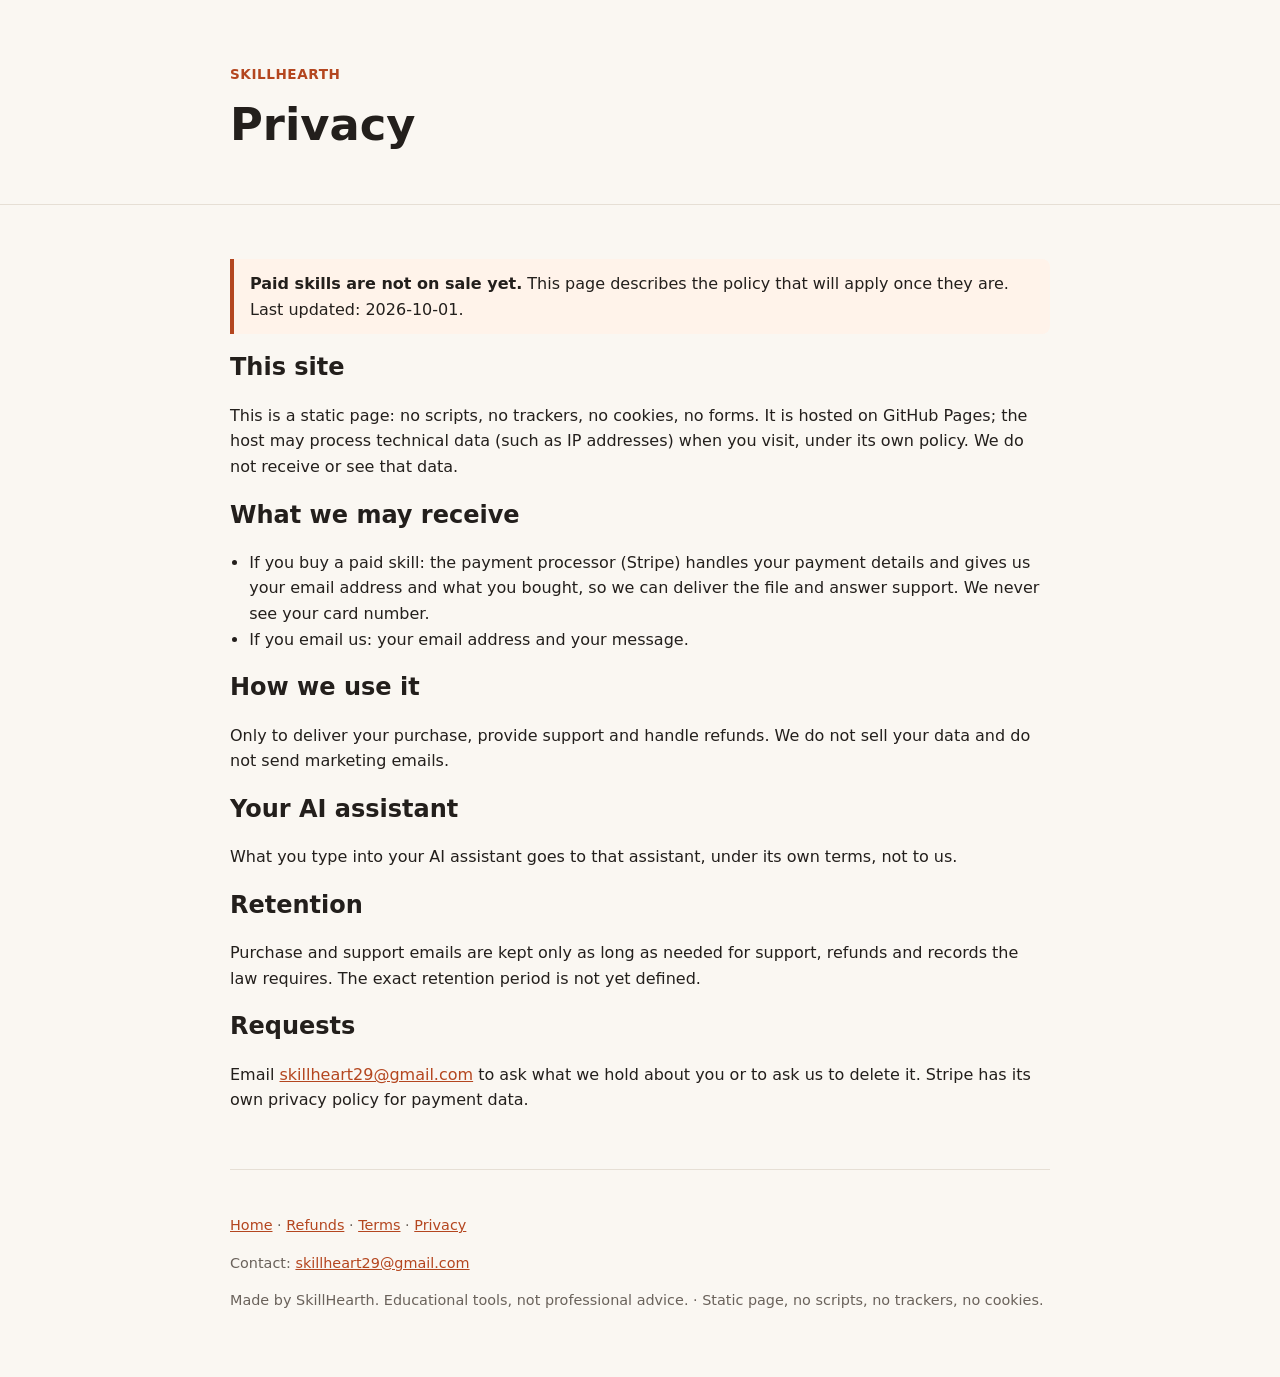
==== privacy/index.html @ 9e47c9ad "Add Refunds, Terms, Privacy pages and support contact" ====
<!doctype html>
<html lang="en">
<head>
<meta charset="utf-8">
<meta name="viewport" content="width=device-width, initial-scale=1">
<title>Privacy &ndash; SkillHearth</title>
<meta name="description" content="SkillHearth privacy.">
<link rel="stylesheet" href="../style.css">
</head>
<body>
<header class="hero"><div class="wrap">
  <div class="brand"><a href="../" style="text-decoration:none">SkillHearth</a></div>
  <h1>Privacy</h1>
</div></header>
<main class="wrap">
<section>
<div class="notice"><strong>Paid skills are not on sale yet.</strong> This page describes the policy that will apply once they are. Last updated: 2026-10-01.</div>
<h2>This site</h2>
<p>This is a static page: no scripts, no trackers, no cookies, no forms. It is hosted on GitHub Pages; the host may process technical data (such as IP addresses) when you visit, under its own policy. We do not receive or see that data.</p>
<h2>What we may receive</h2>
<ul>
  <li>If you buy a paid skill: the payment processor (Stripe) handles your payment details and gives us your email address and what you bought, so we can deliver the file and answer support. We never see your card number.</li>
  <li>If you email us: your email address and your message.</li>
</ul>
<h2>How we use it</h2>
<p>Only to deliver your purchase, provide support and handle refunds. We do not sell your data and do not send marketing emails.</p>
<h2>Your AI assistant</h2>
<p>What you type into your AI assistant goes to that assistant, under its own terms, not to us.</p>
<h2>Retention</h2>
<p>Purchase and support emails are kept only as long as needed for support, refunds and records the law requires. The exact retention period is not yet defined.</p>
<h2>Requests</h2>
<p>Email <a href="mailto:skillheart29@gmail.com">skillheart29@gmail.com</a> to ask what we hold about you or to ask us to delete it. Stripe has its own privacy policy for payment data.</p>
</section>
</main>
<footer><div class="wrap">
  <p><a href="../">Home</a> &middot; <a href="../refunds/">Refunds</a> &middot; <a href="../terms/">Terms</a> &middot; <a href="../privacy/">Privacy</a></p>
  <p>Contact: <a href="mailto:skillheart29@gmail.com">skillheart29@gmail.com</a></p>
  <p>Made by SkillHearth. Educational tools, not professional advice. &middot; Static page, no scripts, no trackers, no cookies.</p>
</div></footer>
</body>
</html>
---- style.css ----
:root{--bg:#faf7f2;--fg:#231f1c;--muted:#6a625b;--accent:#b4461f;--card:#fff;--line:#e6dfd5}
*{box-sizing:border-box}
html{font-family:system-ui,-apple-system,"Segoe UI",Roboto,Helvetica,Arial,sans-serif;line-height:1.6;color:var(--fg);background:var(--bg)}
body{margin:0}
.wrap{max-width:860px;margin:0 auto;padding:0 20px}
header.hero{padding:64px 0 40px;border-bottom:1px solid var(--line)}
.brand{font-weight:700;letter-spacing:.04em;color:var(--accent);text-transform:uppercase;font-size:.85rem}
h1{font-size:clamp(1.9rem,5vw,2.8rem);line-height:1.15;margin:.3em 0}
h2{font-size:1.5rem;margin:0 0 .6em}
h3{margin:.2em 0}
section{padding:40px 0;border-bottom:1px solid var(--line)}
.lead{font-size:1.15rem;color:var(--muted);max-width:40em}
.grid{display:grid;gap:18px;grid-template-columns:repeat(auto-fit,minmax(260px,1fr))}
.card{background:var(--card);border:1px solid var(--line);border-radius:10px;padding:20px}
.price{font-weight:700;font-size:1.3rem}
.tag{display:inline-block;font-size:.75rem;padding:2px 8px;border-radius:99px;background:#efe6da;color:var(--muted)}
.btn{display:inline-block;padding:10px 18px;border-radius:8px;background:var(--accent);color:#fff;text-decoration:none;font-weight:600;border:0;font-size:1rem}
.btn:hover,.btn:focus{background:#8f3717}
.btn[aria-disabled="true"]{background:#d9d2c8;color:#7b736a;cursor:not-allowed}
.notice{border-left:4px solid var(--accent);background:#fff3ea;padding:12px 16px;border-radius:0 8px 8px 0;margin:14px 0}
code{background:#efe9df;padding:1px 6px;border-radius:4px;font-size:.92em}
pre{background:#231f1c;color:#f5efe6;padding:14px;border-radius:8px;overflow-x:auto}
pre code{background:none;padding:0}
ul{padding-left:1.2em}
footer{padding:30px 0 50px;color:var(--muted);font-size:.9rem}
a{color:var(--accent)}
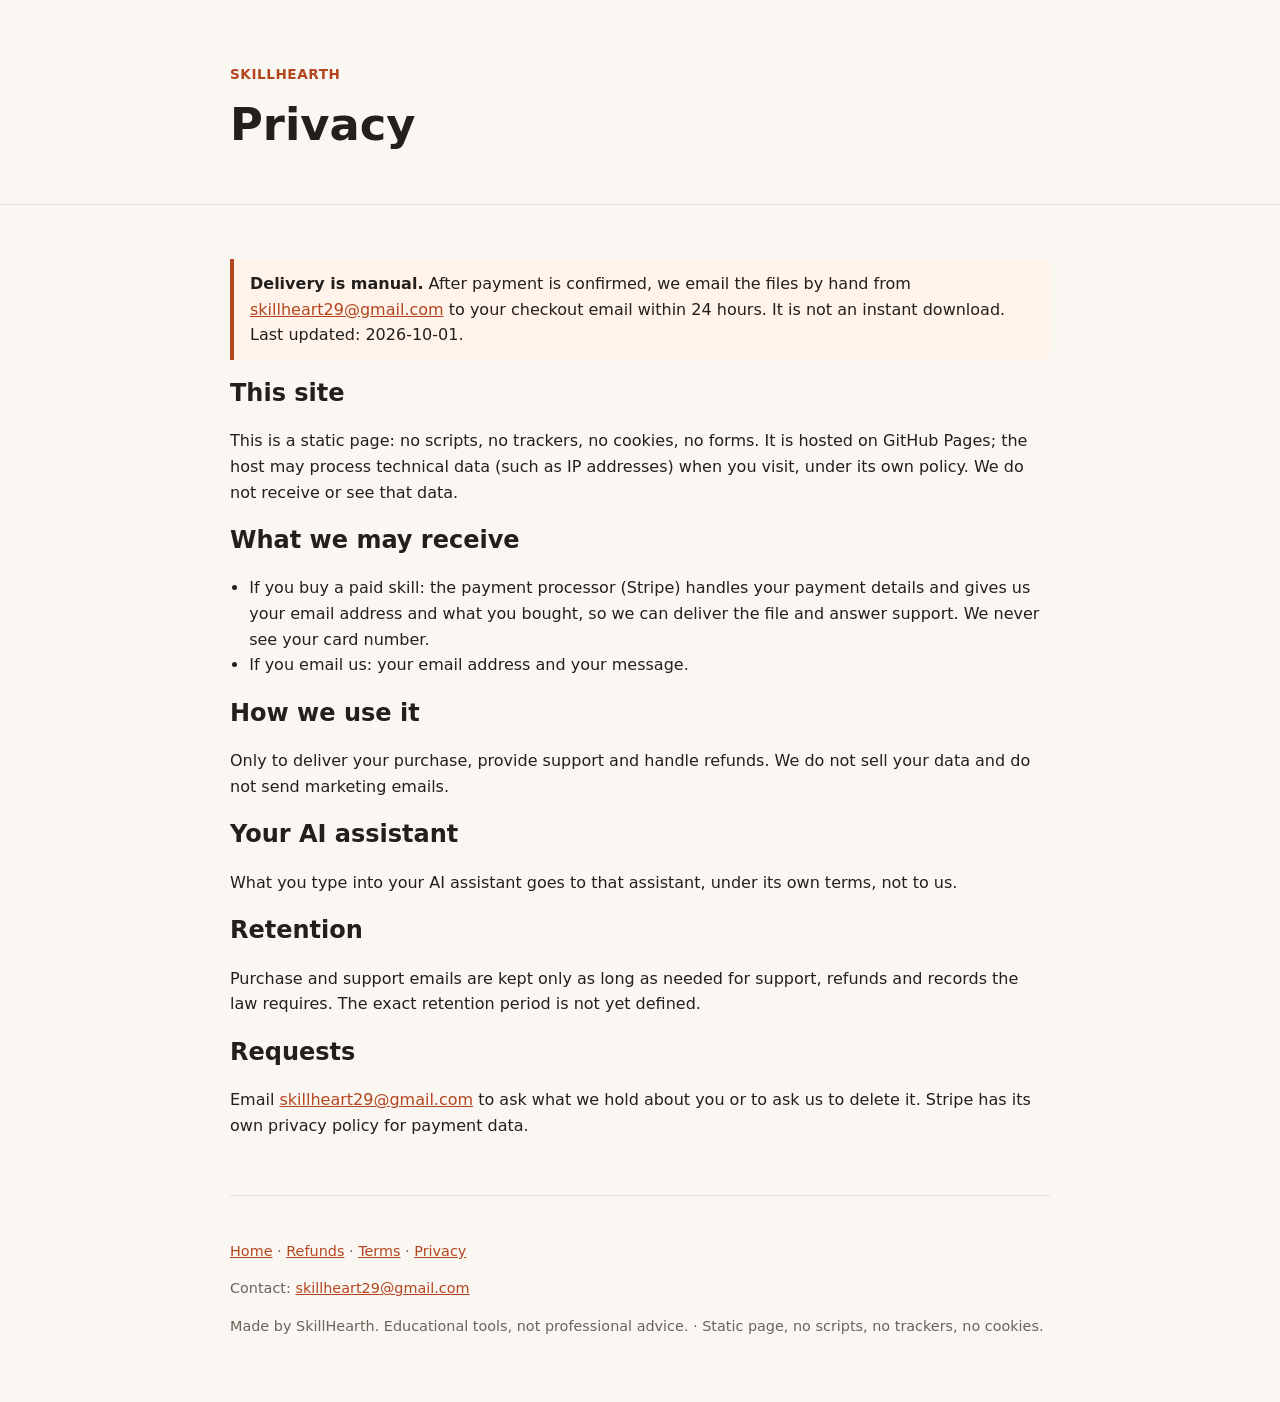
==== commit a8f6947b: "Enable Stripe buy links, add manual-delivery notice, update terms/refunds/privacy" ====
--- a/privacy/index.html
+++ b/privacy/index.html
@@ -14,7 +14,7 @@
 </div></header>
 <main class="wrap">
 <section>
-<div class="notice"><strong>Paid skills are not on sale yet.</strong> This page describes the policy that will apply once they are. Last updated: 2026-10-01.</div>
+<div class="notice"><strong>Delivery is manual.</strong> After payment is confirmed, we email the files by hand from <a href="mailto:skillheart29@gmail.com">skillheart29@gmail.com</a> to your checkout email within 24 hours. It is not an instant download. Last updated: 2026-10-01.</div>
 <h2>This site</h2>
 <p>This is a static page: no scripts, no trackers, no cookies, no forms. It is hosted on GitHub Pages; the host may process technical data (such as IP addresses) when you visit, under its own policy. We do not receive or see that data.</p>
 <h2>What we may receive</h2>
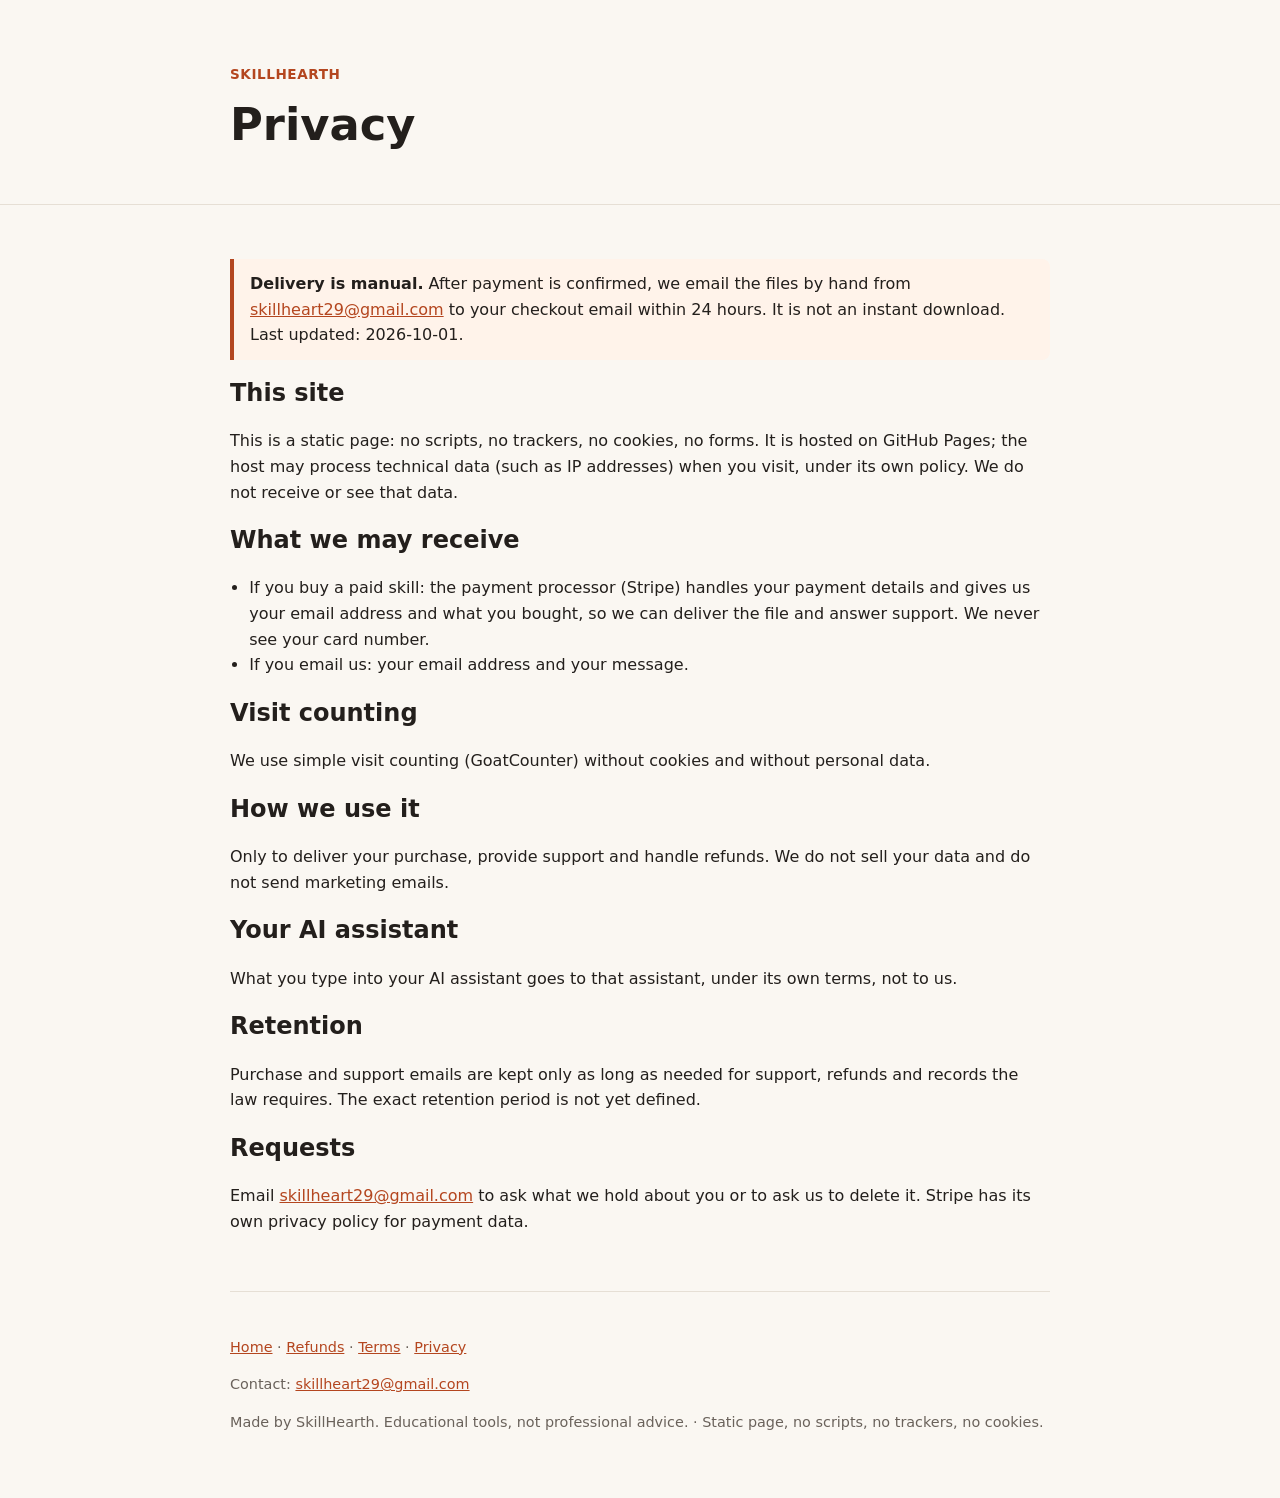
==== commit c0232a7c: "Add GoatCounter visit counter" ====
--- a/privacy/index.html
+++ b/privacy/index.html
@@ -22,6 +22,8 @@
   <li>If you buy a paid skill: the payment processor (Stripe) handles your payment details and gives us your email address and what you bought, so we can deliver the file and answer support. We never see your card number.</li>
   <li>If you email us: your email address and your message.</li>
 </ul>
+<h2>Visit counting</h2>
+<p>We use simple visit counting (GoatCounter) without cookies and without personal data.</p>
 <h2>How we use it</h2>
 <p>Only to deliver your purchase, provide support and handle refunds. We do not sell your data and do not send marketing emails.</p>
 <h2>Your AI assistant</h2>
@@ -37,5 +39,6 @@
   <p>Contact: <a href="mailto:skillheart29@gmail.com">skillheart29@gmail.com</a></p>
   <p>Made by SkillHearth. Educational tools, not professional advice. &middot; Static page, no scripts, no trackers, no cookies.</p>
 </div></footer>
+<script data-goatcounter="https://skillhearth.goatcounter.com/count" async src="//gc.zgo.at/count.js"></script>
 </body>
 </html>
--- a/style.css
+++ b/style.css
@@ -24,3 +24,6 @@
 ul{padding-left:1.2em}
 footer{padding:30px 0 50px;color:var(--muted);font-size:.9rem}
 a{color:var(--accent)}
+.ba .k{font-weight:700;color:var(--muted);font-size:.85rem;text-transform:uppercase;letter-spacing:.03em;display:block}
+.ba p{margin:.5em 0}
+.label{max-width:44em}
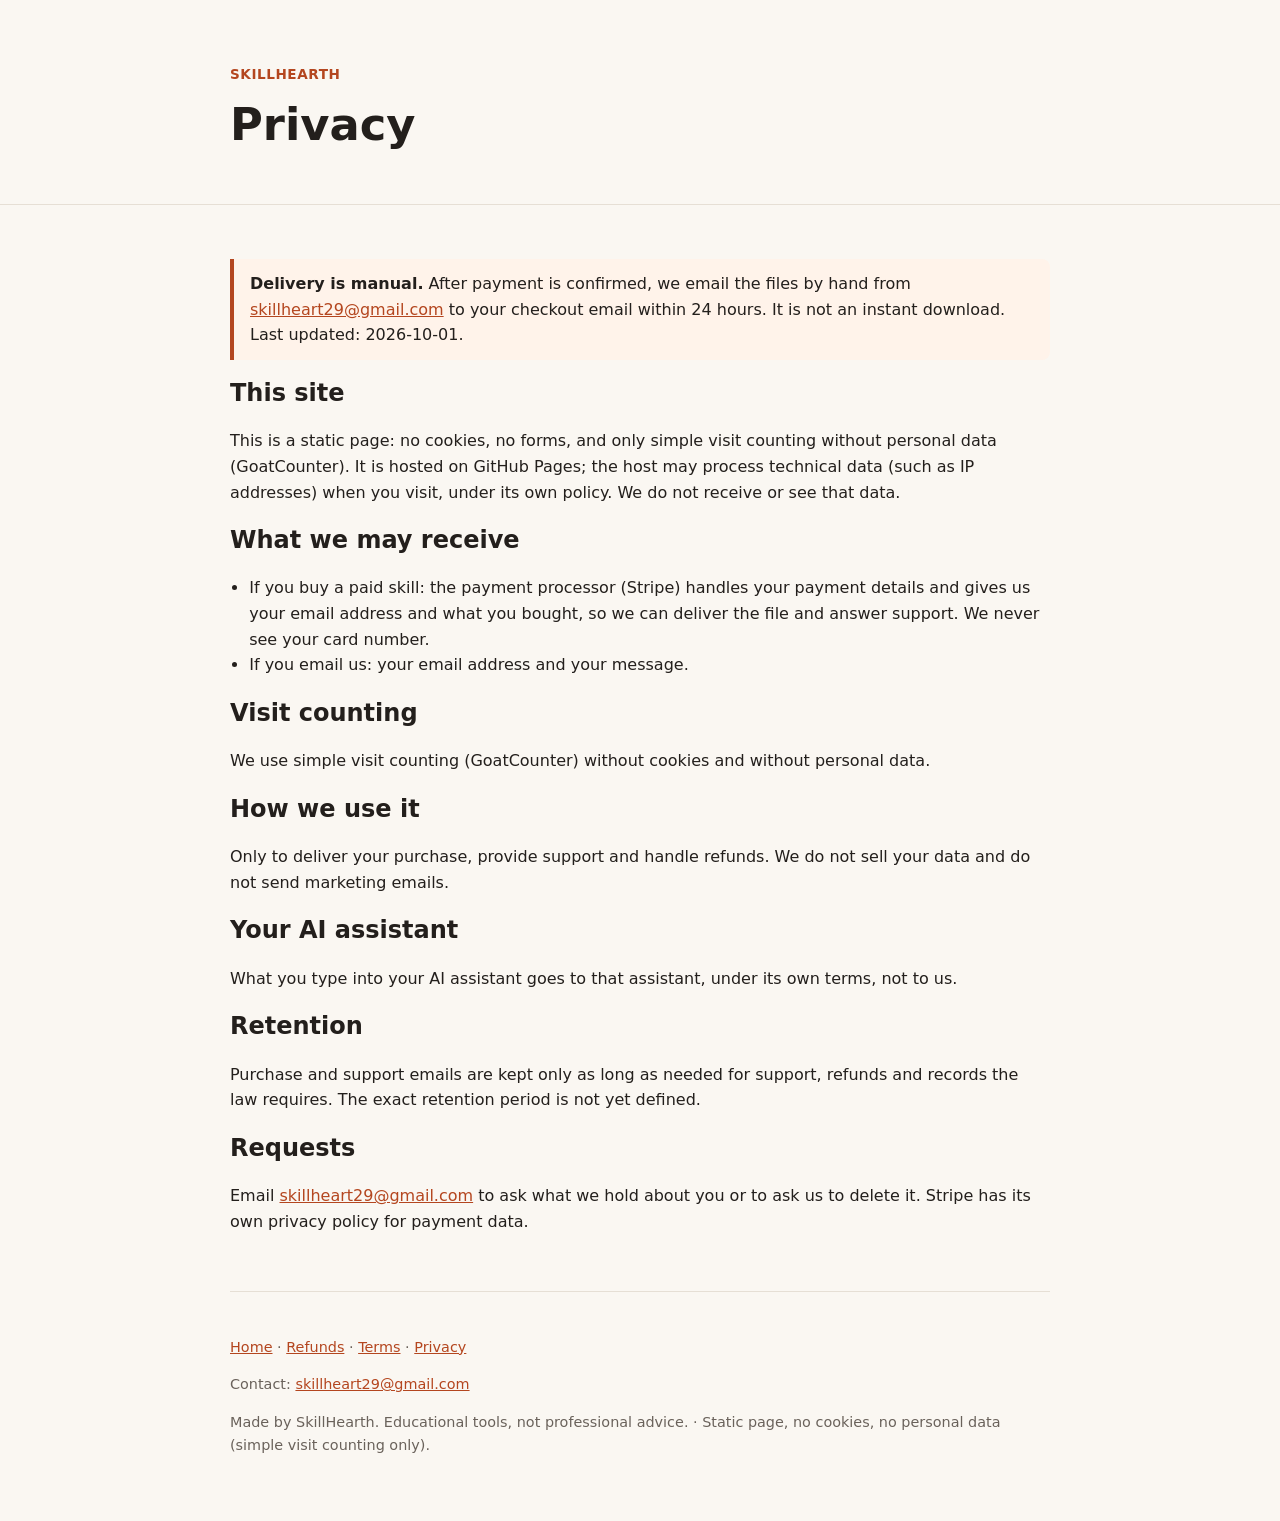
==== commit 8ba91a53: "Align privacy wording with visit counting" ====
--- a/privacy/index.html
+++ b/privacy/index.html
@@ -16,7 +16,7 @@
 <section>
 <div class="notice"><strong>Delivery is manual.</strong> After payment is confirmed, we email the files by hand from <a href="mailto:skillheart29@gmail.com">skillheart29@gmail.com</a> to your checkout email within 24 hours. It is not an instant download. Last updated: 2026-10-01.</div>
 <h2>This site</h2>
-<p>This is a static page: no scripts, no trackers, no cookies, no forms. It is hosted on GitHub Pages; the host may process technical data (such as IP addresses) when you visit, under its own policy. We do not receive or see that data.</p>
+<p>This is a static page: no cookies, no forms, and only simple visit counting without personal data (GoatCounter). It is hosted on GitHub Pages; the host may process technical data (such as IP addresses) when you visit, under its own policy. We do not receive or see that data.</p>
 <h2>What we may receive</h2>
 <ul>
   <li>If you buy a paid skill: the payment processor (Stripe) handles your payment details and gives us your email address and what you bought, so we can deliver the file and answer support. We never see your card number.</li>
@@ -37,7 +37,7 @@
 <footer><div class="wrap">
   <p><a href="../">Home</a> &middot; <a href="../refunds/">Refunds</a> &middot; <a href="../terms/">Terms</a> &middot; <a href="../privacy/">Privacy</a></p>
   <p>Contact: <a href="mailto:skillheart29@gmail.com">skillheart29@gmail.com</a></p>
-  <p>Made by SkillHearth. Educational tools, not professional advice. &middot; Static page, no scripts, no trackers, no cookies.</p>
+  <p>Made by SkillHearth. Educational tools, not professional advice. &middot; Static page, no cookies, no personal data (simple visit counting only).</p>
 </div></footer>
 <script data-goatcounter="https://skillhearth.goatcounter.com/count" async src="//gc.zgo.at/count.js"></script>
 </body>
